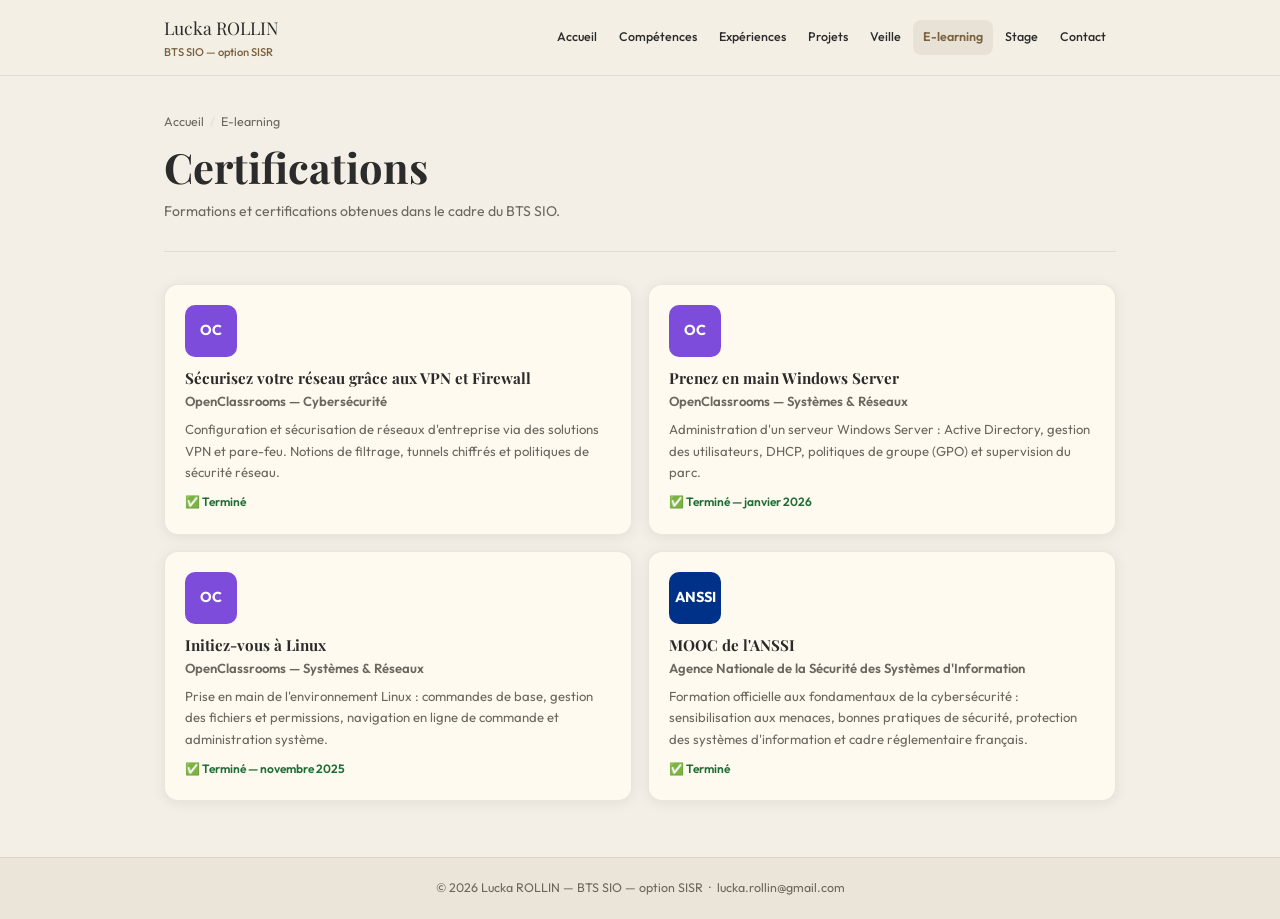
==== vues/certifications.html @ 6b5ddc75 "Update certifications.html" ====
<!DOCTYPE html>
<html lang="fr">
<head>
  <meta charset="UTF-8" />
  <meta name="viewport" content="width=device-width, initial-scale=1" />
  <title>Lucka ROLLIN — Certifications</title>
  <link rel="preconnect" href="https://fonts.googleapis.com" />
  <link rel="preconnect" href="https://fonts.gstatic.com" crossorigin />
  <link href="https://fonts.googleapis.com/css2?family=Playfair+Display:ital,wght@0,400;0,700;1,400&family=Outfit:wght@300;400;500;600&display=swap" rel="stylesheet" />
  <link rel="stylesheet" href="../assets/css/style.css" />
</head>
<body>

<header class="hd">
  <div class="hd-i">
    <a href="../index.html" class="logo">
      <span class="logo-n">Lucka ROLLIN</span>
      <span class="logo-s">BTS SIO — option SISR</span>
    </a>
    <button class="nav-toggle" aria-label="Menu" onclick="this.nextElementSibling.classList.toggle('open')">
      <span></span><span></span><span></span>
    </button>
    <nav class="hnav">
      <a href="../index.html">Accueil</a>
      <a href="competences.html">Compétences</a>
      <a href="experiences.html">Expériences</a>
      <a href="projets.html">Projets</a>
      <a href="veille.html">Veille</a>
      <a href="certifications.html" class="on">E-learning</a>
      <a href="stage_radiall.html">Stage</a>
      <a href="contact.html">Contact</a>
    </nav>
  </div>
</header>

<div id="app">

<div class="page-header">
  <p class="breadcrumb"><a href="../index.html">Accueil</a> <span class="sep">/</span> E-learning</p>
  <h1 class="page-title">Certifications</h1>
  <p class="page-sub">Formations et certifications obtenues dans le cadre du BTS SIO.</p>
</div>

<div class="cert-grid">

  <!-- OpenClassrooms — Sécurisez votre réseau -->
  <div class="cert-card">
    <div class="cert-logo oc">OC</div>
    <div class="cert-info">
      <h3>Sécurisez votre réseau grâce aux VPN et Firewall</h3>
      <p class="cert-platform">OpenClassrooms — Cybersécurité</p>
      <p>Configuration et sécurisation de réseaux d'entreprise via des solutions VPN et pare-feu. Notions de filtrage, tunnels chiffrés et politiques de sécurité réseau.</p>
      <span class="cert-status termine">✅ Terminé</span>
    </div>
  </div>

  <!-- OpenClassrooms — Windows Server -->
  <div class="cert-card">
    <div class="cert-logo oc">OC</div>
    <div class="cert-info">
      <h3>Prenez en main Windows Server</h3>
      <p class="cert-platform">OpenClassrooms — Systèmes &amp; Réseaux</p>
      <p>Administration d'un serveur Windows Server : Active Directory, gestion des utilisateurs, DHCP, politiques de groupe (GPO) et supervision du parc.</p>
      <span class="cert-status termine">✅ Terminé — janvier 2026</span>
    </div>
  </div>

  <!-- OpenClassrooms — Linux -->
  <div class="cert-card">
    <div class="cert-logo oc">OC</div>
    <div class="cert-info">
      <h3>Initiez-vous à Linux</h3>
      <p class="cert-platform">OpenClassrooms — Systèmes &amp; Réseaux</p>
      <p>Prise en main de l'environnement Linux : commandes de base, gestion des fichiers et permissions, navigation en ligne de commande et administration système.</p>
      <span class="cert-status termine">✅ Terminé — novembre 2025</span>
    </div>
  </div>

  <!-- MOOC ANSSI -->
  <div class="cert-card">
    <div class="cert-logo anssi">ANSSI</div>
    <div class="cert-info">
      <h3>MOOC de l'ANSSI</h3>
      <p class="cert-platform">Agence Nationale de la Sécurité des Systèmes d'Information</p>
      <p>Formation officielle aux fondamentaux de la cybersécurité : sensibilisation aux menaces, bonnes pratiques de sécurité, protection des systèmes d'information et cadre réglementaire français.</p>
      <span class="cert-status termine">✅ Terminé</span>
    </div>
  </div>

</div>

</div>

<footer class="ft">
  <p>© <span id="year"></span> Lucka ROLLIN — BTS SIO — option SISR &nbsp;·&nbsp; <a href="mailto:lucka.rollin@gmail.com">lucka.rollin@gmail.com</a></p>
</footer>
<script>
  document.getElementById('year').textContent = new Date().getFullYear();
  document.querySelectorAll('.hnav a').forEach(a => a.addEventListener('click', () => document.querySelector('.hnav').classList.remove('open')));
</script>
</body>
</html>
---- assets/css/style.css ----
@import url('https://fonts.googleapis.com/css2?family=Playfair+Display:ital,wght@0,400;0,700;1,400&family=Outfit:wght@300;400;500;600&display=swap');

/* ── RESET & VARIABLES ── */
*, *::before, *::after { box-sizing: border-box; margin: 0; padding: 0; }
html { scroll-behavior: smooth; }

:root {
  --bg:   #f3efe6;
  --bg2:  #ebe5d9;
  --card: #fffaf0;
  --p:    #8b6f47;
  --pd:   #7a603b;
  --pl:   rgba(139,111,71,.10);
  --bd:   rgba(0,0,0,.08);
  --mu:   #6b665e;
  --sh:   0 2px 14px rgba(0,0,0,.07);
  --r:    14px;
  --rs:   8px;
}

body {
  font-family: 'Outfit', system-ui, sans-serif;
  background: var(--bg);
  color: #2b2b2b;
  font-size: 15px;
  line-height: 1.65;
  min-height: 100vh;
}

h1, h2, h3 { font-family: 'Playfair Display', serif; line-height: 1.2; }
a { color: var(--p); text-decoration: none; }
a:hover { color: var(--pd); }
img { max-width: 100%; display: block; }

/* ── HEADER ── */
.hd {
  background: rgba(243,239,230,.93);
  backdrop-filter: saturate(1.3) blur(10px);
  border-bottom: 1px solid var(--bd);
  position: sticky; top: 0; z-index: 50;
}
.hd-i {
  max-width: 1000px; margin: 0 auto;
  padding: 13px 24px;
  display: flex; align-items: center; justify-content: space-between; gap: 16px;
}
.logo { display: flex; flex-direction: column; gap: 1px; text-decoration: none; }
.logo-n { font-family: 'Playfair Display', serif; font-size: 1.1rem; color: #2b2b2b; }
.logo-s { font-size: .7rem; color: var(--pd); font-weight: 500; }

.hnav { display: flex; gap: 2px; flex-wrap: wrap; }
.hnav a {
  color: #2b2b2b; text-decoration: none;
  padding: 7px 10px; border-radius: var(--rs);
  font-size: .78rem; font-weight: 500; transition: background .15s;
}
.hnav a:hover { background: var(--pl); color: var(--pd); }
.hnav a.on    { background: var(--pl); color: var(--pd); font-weight: 600; }

.nav-toggle { display: none; flex-direction: column; gap: 5px; background: none; border: none; cursor: pointer; padding: 8px; }
.nav-toggle span { display: block; width: 22px; height: 2px; background: #2b2b2b; border-radius: 2px; }

/* ── MAIN ── */
#app { max-width: 1000px; margin: 0 auto; padding: 0 24px 56px; }

/* ── HERO ── */
.hero { padding: 56px 0 40px; border-bottom: 1px solid var(--bd); }
.hero-tag { font-size: .72rem; font-weight: 600; color: var(--p); letter-spacing: .6px; text-transform: uppercase; margin-bottom: 12px; }
.hero-name { font-size: clamp(2.4rem, 5vw, 3.4rem); margin-bottom: 8px; }
.hero-name em { font-style: italic; color: var(--p); }
.hero-form { font-size: .95rem; color: var(--pd); font-weight: 500; margin-bottom: 14px; }
.hero-desc { color: var(--mu); max-width: 560px; margin-bottom: 30px; font-size: .9rem; }
.hero-btns { display: flex; flex-wrap: wrap; gap: 10px; margin-bottom: 24px; }

/* ── BUTTONS ── */
.btn {
  display: inline-block; background: var(--p); color: #fff;
  border: 1.5px solid transparent; padding: 10px 20px;
  border-radius: var(--rs); font-family: 'Outfit', sans-serif;
  font-weight: 600; font-size: .85rem; cursor: pointer;
  transition: background .15s, transform .1s; text-decoration: none;
}
.btn:hover { background: var(--pd); color: #fff; transform: translateY(-1px); }
.btn.g { background: transparent; color: var(--p); border-color: var(--p); }
.btn.g:hover { background: var(--pl); color: var(--pd); transform: translateY(-1px); }

/* ── PILLS / TAGS ── */
.pills { display: flex; flex-wrap: wrap; gap: 8px; list-style: none; }
.pills li { background: var(--card); border: 1px solid var(--bd); padding: 5px 14px; border-radius: 999px; font-size: .8rem; box-shadow: var(--sh); }
.tags { display: flex; flex-wrap: wrap; gap: 5px; }
.tag { background: var(--bg2); border: 1px solid var(--bd); padding: 2px 9px; border-radius: 999px; font-size: .72rem; font-weight: 500; }

/* ── BTS SECTION ── */
.bts-section { padding: 40px 0; border-bottom: 1px solid var(--bd); }
.bts-card {
  background: var(--card); border: 1px solid var(--bd);
  border-radius: var(--r); padding: 32px; box-shadow: var(--sh);
  display: grid; grid-template-columns: 1fr 1fr; gap: 32px;
}
.bts-badge {
  display: inline-block; background: var(--p); color: #fff;
  font-size: .7rem; font-weight: 600; padding: 3px 10px;
  border-radius: 999px; margin-bottom: 12px; letter-spacing: .5px;
}
.bts-left h2 { font-size: 1.6rem; margin-bottom: 14px; }
.bts-left h2 em { font-style: italic; color: var(--p); }
.bts-left p { font-size: .88rem; color: var(--mu); line-height: 1.7; }
.bts-right { display: grid; grid-template-columns: 1fr 1fr; gap: 14px; }

.option-card {
  background: var(--bg2); border: 2px solid var(--bd);
  border-radius: var(--r); padding: 16px;
}
.option-card.active { border-color: var(--p); background: var(--card); }
.opt-label { font-size: .65rem; font-weight: 600; color: var(--p); text-transform: uppercase; letter-spacing: .5px; display: block; margin-bottom: 6px; }
.option-card h3 { font-size: 1.1rem; margin-bottom: 4px; }
.option-card p { font-size: .75rem; color: var(--mu); margin-bottom: 10px; }
.option-card.muted h3 { color: var(--mu); }
.opt-list { list-style: none; display: flex; flex-direction: column; gap: 4px; }
.opt-list li { font-size: .75rem; color: var(--mu); padding-left: 12px; position: relative; }
.opt-list li::before { content: '—'; position: absolute; left: 0; color: var(--p); font-size: .7rem; }

/* ── HOME GRID ── */
.home-grid { display: grid; grid-template-columns: repeat(3, 1fr); gap: 16px; padding: 40px 0; }
.home-card {
  background: var(--card); border: 1px solid var(--bd); border-radius: var(--r);
  padding: 24px; box-shadow: var(--sh); display: flex; flex-direction: column;
  gap: 10px; position: relative; overflow: hidden; text-decoration: none;
  color: #2b2b2b; transition: box-shadow .2s, transform .2s;
}
.home-card::after { content: '→'; position: absolute; bottom: 20px; right: 22px; font-size: 1.2rem; color: var(--p); opacity: .45; transition: opacity .2s, transform .2s; }
.home-card:hover { box-shadow: 0 8px 28px rgba(0,0,0,.11); transform: translateY(-2px); color: #2b2b2b; }
.home-card:hover::after { opacity: 1; transform: translateX(3px); }
.home-card-ico { font-size: 1.6rem; margin-bottom: 2px; }
.home-card h3 { font-size: 1.05rem; }
.home-card p { font-size: .85rem; color: var(--mu); }

/* ── PAGE HEADER ── */
.page-header { padding: 36px 0 28px; border-bottom: 1px solid var(--bd); margin-bottom: 32px; }
.breadcrumb { font-size: .78rem; color: var(--mu); margin-bottom: 10px; display: flex; align-items: center; gap: 6px; }
.breadcrumb a { color: var(--mu); }
.breadcrumb a:hover { color: var(--p); }
.breadcrumb .sep { color: var(--bd); }
.page-title { font-size: clamp(1.8rem, 4vw, 2.6rem); }
.page-sub { color: var(--mu); font-size: .88rem; margin-top: 8px; }

/* ── SECTION TITLE ── */
.st { font-size: 1.5rem; margin-bottom: 16px; position: relative; padding-bottom: 8px; }
.st::after { content: ''; position: absolute; bottom: 0; left: 0; width: 32px; height: 3px; background: var(--p); border-radius: 2px; }
.sec-gap { margin-top: 40px; }
.section-intro { color: var(--mu); font-size: .85rem; margin-bottom: 16px; }

/* ── TABLEAU COMPÉTENCES ── */
.table-wrap { overflow-x: auto; margin-bottom: 8px; }
.comp-table { width: 100%; border-collapse: collapse; font-size: .85rem; }
.comp-table th {
  background: var(--p); color: #fff; padding: 12px 16px;
  text-align: left; font-family: 'Outfit', sans-serif; font-weight: 600; font-size: .8rem;
}
.comp-table th:first-child { border-radius: var(--rs) 0 0 0; }
.comp-table th:last-child  { border-radius: 0 var(--rs) 0 0; }
.comp-table td { padding: 11px 16px; border-bottom: 1px solid var(--bd); background: var(--card); }
.comp-table tr:last-child td { border-bottom: none; }
.comp-table tr:hover td { background: var(--bg2); }

.niveau {
  display: inline-block; padding: 2px 10px; border-radius: 999px;
  font-size: .72rem; font-weight: 600;
}
.niveau.avance      { background: #d4edda; color: #1e6e33; }
.niveau.intermediaire { background: #fff3cd; color: #856404; }
.niveau.debutant    { background: #f0e0d0; color: #7a4020; }

/* ── COMPÉTENCES CARDS ── */
.skills-g { display: grid; grid-template-columns: repeat(4, 1fr); gap: 14px; }
.sk { background: var(--card); border: 1px solid var(--bd); border-radius: var(--r); padding: 16px; box-shadow: var(--sh); animation: fadeUp .4s ease both; }
.sk h3 { font-size: .88rem; color: var(--pd); margin-bottom: 4px; }
.sk p  { font-size: .78rem; color: var(--mu); }
.soft-wrap { margin-top: 28px; }
.soft-t { font-size: .8rem; color: var(--mu); font-weight: 500; text-transform: uppercase; letter-spacing: .4px; margin-bottom: 10px; }

/* ── TIMELINE ── */
.tl { display: flex; flex-direction: column; }
.ti { display: flex; gap: 18px; padding: 20px 0; border-bottom: 1px dashed var(--bd); }
.ti:last-child { border-bottom: none; }
.ti-dot { width: 10px; height: 10px; background: var(--p); border-radius: 50%; flex-shrink: 0; margin-top: 6px; }
.ti-c { flex: 1; }
.ti-row { display: flex; justify-content: space-between; align-items: baseline; gap: 12px; margin-bottom: 3px; }
.ti-c h3 { font-size: .95rem; }
.time  { color: var(--mu); font-size: .8rem; white-space: nowrap; }
.place { color: var(--mu); font-size: .82rem; margin-bottom: 4px; }
.ti-c p { font-size: .85rem; }

/* ── FORMATIONS ── */
.edu-l { list-style: none; display: flex; flex-direction: column; gap: 10px; }
.ei { background: var(--card); border: 1px solid var(--bd); border-radius: var(--r); padding: 16px 20px; box-shadow: var(--sh); display: flex; justify-content: space-between; align-items: flex-start; gap: 14px; }
.ei strong { display: block; font-size: .9rem; margin-bottom: 2px; }
.ei .mu { color: var(--mu); font-size: .8rem; }

/* ── PROJETS (nouvelle version) ── */
.projet-card {
  background: var(--card); border: 1px solid var(--bd);
  border-radius: var(--r); padding: 24px; box-shadow: var(--sh);
  margin-bottom: 20px; transition: box-shadow .2s;
}
.projet-card:hover { box-shadow: 0 6px 22px rgba(0,0,0,.10); }
.projet-card.locked { opacity: .6; border-style: dashed; }
.projet-head { display: flex; justify-content: space-between; align-items: flex-start; gap: 16px; margin-bottom: 20px; flex-wrap: wrap; }
.projet-head h3 { font-size: 1.15rem; margin-bottom: 4px; }
.projet-context { font-size: .78rem; color: var(--mu); }

.projet-grid { display: grid; grid-template-columns: repeat(2, 1fr); gap: 14px; margin-bottom: 16px; }
.projet-bloc { background: var(--bg2); border-radius: var(--rs); padding: 14px; }
.bloc-label { font-size: .72rem; font-weight: 600; color: var(--p); text-transform: uppercase; letter-spacing: .4px; display: block; margin-bottom: 6px; }
.projet-bloc p { font-size: .83rem; color: var(--mu); }
.projet-footer { border-top: 1px solid var(--bd); padding-top: 12px; }

/* ── MODE TOGGLE ── */
.mode-t { display: flex; align-items: center; gap: 8px; margin-bottom: 18px; font-size: .82rem; color: var(--mu); }
.bmode { background: var(--card); border: 1.5px solid var(--bd); padding: 5px 14px; border-radius: 999px; font-size: .78rem; font-weight: 500; cursor: pointer; color: var(--mu); transition: all .15s; }
.bmode:hover { color: var(--pd); border-color: var(--p); }
.bmode.on { background: var(--p); color: #fff; border-color: var(--p); }
.notice { background: var(--bg2); border: 1px solid var(--bd); border-radius: var(--rs); padding: 8px 14px; font-size: .82rem; color: var(--mu); margin-bottom: 16px; }
.notice.pro { background: #eef8ee; border-color: #b5ddb5; color: #2e6e2e; }
.badge { display: inline-block; background: #f3e8d5; color: #8b6f47; font-size: .7rem; font-weight: 600; padding: 2px 9px; border-radius: 999px; }
.pl { color: var(--p); font-size: .82rem; font-weight: 600; text-decoration: none; }
.pl:hover { text-decoration: underline; }

/* ── VEILLE ── */
.veille-hero { margin-bottom: 32px; }
.veille-topic { background: var(--card); border: 1px solid var(--bd); border-left: 4px solid var(--p); border-radius: var(--r); padding: 24px 28px; box-shadow: var(--sh); }
.veille-topic h2 { font-size: 1.4rem; margin: 10px 0 8px; }
.veille-topic p  { color: var(--mu); font-size: .88rem; }

.tools-grid { display: grid; grid-template-columns: repeat(3, 1fr); gap: 14px; margin-bottom: 8px; }
.tool-card { background: var(--card); border: 1px solid var(--bd); border-radius: var(--r); padding: 18px; box-shadow: var(--sh); }
.tool-ico { font-size: 1.5rem; display: block; margin-bottom: 8px; }
.tool-card h3 { font-size: .95rem; margin-bottom: 6px; }
.tool-card p  { font-size: .82rem; color: var(--mu); }

.articles-list { display: flex; flex-direction: column; gap: 14px; margin-bottom: 24px; }
.article-card { background: var(--card); border: 1px solid var(--bd); border-radius: var(--r); padding: 18px 20px; box-shadow: var(--sh); }
.article-date { font-size: .72rem; color: var(--mu); font-weight: 500; }
.article-card h3 { font-size: .95rem; margin: 6px 0 6px; }
.article-card p  { font-size: .83rem; color: var(--mu); margin-bottom: 10px; }

.impact-box { background: #f5ede0; border: 1px solid #d4b896; border-radius: var(--r); padding: 20px 24px; }
.impact-box h3 { font-size: 1rem; margin-bottom: 8px; }
.impact-box p  { font-size: .85rem; color: var(--mu); }

/* ── CERTIFICATIONS ── */
.cert-grid { display: grid; grid-template-columns: repeat(2, 1fr); gap: 16px; }
.cert-card { background: var(--card); border: 1px solid var(--bd); border-radius: var(--r); padding: 20px; box-shadow: var(--sh); display: flex; flex-direction: column; gap: 12px; }
.cert-logo { width: 52px; height: 52px; border-radius: 10px; display: flex; align-items: center; justify-content: center; font-weight: 700; font-size: .9rem; color: #fff; flex-shrink: 0; }
.cert-logo.cisco { background: #1ba0d7; }
.cert-logo.oc    { background: #7d4cdb; }
.cert-logo.fun   { background: #e55c2f; }
.cert-logo.ms    { background: #00a1f1; }
.cert-info h3 { font-size: .95rem; margin-bottom: 4px; }
.cert-platform { font-size: .75rem; color: var(--p); font-weight: 600; margin-bottom: 6px; }
.cert-info p  { font-size: .82rem; color: var(--mu); }
.cert-date { font-size: .72rem; color: var(--mu); display: inline-block; margin-top: 4px; }

/* ── CONTACT ── */
.contact-wrap { display: grid; grid-template-columns: 260px 1fr; gap: 24px; align-items: start; }
.ccard { background: var(--card); border: 1px solid var(--bd); border-radius: var(--r); padding: 22px; box-shadow: var(--sh); }
.ccard h3 { font-size: 1.1rem; margin-bottom: 16px; }
.ci-l { list-style: none; display: flex; flex-direction: column; gap: 11px; }
.ci-l li { display: flex; align-items: center; gap: 8px; font-size: .85rem; }
.ci-l a { color: #2b2b2b; }
.ci-l a:hover { color: var(--p); }
.ico { font-size: 13px; width: 18px; text-align: center; }
hr.dv { border: none; border-top: 1px solid var(--bd); margin: 14px 0; }
.avail { font-size: .78rem; color: var(--mu); }
.fcard { background: var(--card); border: 1px solid var(--bd); border-radius: var(--r); padding: 22px; box-shadow: var(--sh); }
.fl { display: grid; gap: 5px; margin-bottom: 12px; font-size: .8rem; font-weight: 500; }
.fi { width: 100%; padding: 9px 12px; border: 1.5px solid var(--bd); border-radius: var(--rs); background: #fff; font: inherit; font-size: .85rem; color: #2b2b2b; transition: border-color .15s; }
.fi:focus { outline: none; border-color: var(--p); box-shadow: 0 0 0 3px rgba(139,111,71,.10); }
textarea.fi { resize: vertical; min-height: 110px; }
.erreurs { list-style: none; background: #fff3f0; border: 1px solid #f5c6bc; border-radius: var(--rs); padding: 12px 16px; margin-bottom: 16px; font-size: .85rem; color: #b03a2e; display: flex; flex-direction: column; gap: 4px; }
.confirm { text-align: center; padding: 36px 24px; }
.confirm .ck { font-size: 2rem; margin-bottom: 10px; }
.confirm h2 { font-size: 1.5rem; margin-bottom: 8px; }
.confirm p  { color: var(--mu); font-size: .85rem; margin-bottom: 18px; }

/* ── FOOTER ── */
.ft { background: var(--bg2); border-top: 1px solid var(--bd); padding: 20px 24px; text-align: center; color: var(--mu); font-size: .78rem; }
.ft a { color: var(--mu); }
.ft a:hover { color: var(--p); }

/* ── ANIMATION ── */
@keyframes fadeUp {
  from { opacity: 0; transform: translateY(14px); }
  to   { opacity: 1; transform: translateY(0); }
}

/* ── RESPONSIVE ── */
@media (max-width: 900px) {
  .home-grid   { grid-template-columns: repeat(2, 1fr); }
  .bts-card    { grid-template-columns: 1fr; }
  .bts-right   { grid-template-columns: repeat(2, 1fr); }
  .skills-g    { grid-template-columns: repeat(2, 1fr); }
  .cert-grid   { grid-template-columns: 1fr; }
  .contact-wrap { grid-template-columns: 1fr; }
  .tools-grid  { grid-template-columns: 1fr; }
}

@media (max-width: 700px) {
  .nav-toggle { display: flex; }
  .hnav { display: none; position: absolute; top: 100%; left: 0; right: 0; background: rgba(243,239,230,.97); border-bottom: 1px solid var(--bd); padding: 10px 20px 14px; flex-direction: column; gap: 2px; }
  .hnav.open { display: flex; }

  .home-grid   { grid-template-columns: 1fr; }
  .bts-right   { grid-template-columns: 1fr; }
  .skills-g    { grid-template-columns: repeat(2, 1fr); }
  .projet-grid { grid-template-columns: 1fr; }
  .ei          { flex-direction: column; gap: 6px; }
  .ti-row      { flex-direction: column; gap: 2px; }
  .hero-btns   { flex-direction: column; }
  .projet-head { flex-direction: column; }
}

@media (max-width: 480px) {
  #app { padding: 0 16px 40px; }
  .hero { padding: 40px 0 32px; }
  .skills-g { grid-template-columns: 1fr; }
}

/* ── VEILLE FILTRES ── */
.veille-filters {
  display: flex; flex-wrap: wrap; gap: 8px; margin-bottom: 20px;
}
.vfilter {
  background: var(--card); border: 1.5px solid var(--bd);
  padding: 6px 16px; border-radius: 999px; font-size: .78rem;
  font-weight: 500; cursor: pointer; color: var(--mu);
  font-family: 'Outfit', sans-serif; transition: all .15s;
}
.vfilter:hover { color: var(--pd); border-color: var(--p); }
.vfilter.on { background: var(--p); color: #fff; border-color: var(--p); }

/* ── ARTICLE CARD améliorée ── */
.article-card {
  background: var(--card); border: 1px solid var(--bd);
  border-radius: var(--r); padding: 20px 22px; box-shadow: var(--sh);
}
.article-meta {
  display: flex; align-items: center; gap: 12px;
  flex-wrap: wrap; margin-bottom: 8px;
}
.article-date { font-size: .72rem; color: var(--mu); font-weight: 500; }
.article-card h3 { font-size: 1rem; margin-bottom: 8px; }
.article-card > p { font-size: .84rem; color: var(--mu); margin-bottom: 12px; line-height: 1.65; }

.article-impact {
  background: #f5ede0; border-left: 3px solid var(--p);
  border-radius: 0 var(--rs) var(--rs) 0;
  padding: 10px 14px; margin-bottom: 12px;
}
.impact-label {
  font-size: .72rem; font-weight: 600; color: var(--p);
  text-transform: uppercase; letter-spacing: .4px;
  display: block; margin-bottom: 4px;
}
.article-impact p { font-size: .82rem; color: #5a3e25; }
.cert-logo.anssi { background: #003189; }
.cert-status { font-size: .75rem; font-weight: 600; display: inline-block; margin-top: 8px; }
.cert-status.termine { color: #1e6e33; }
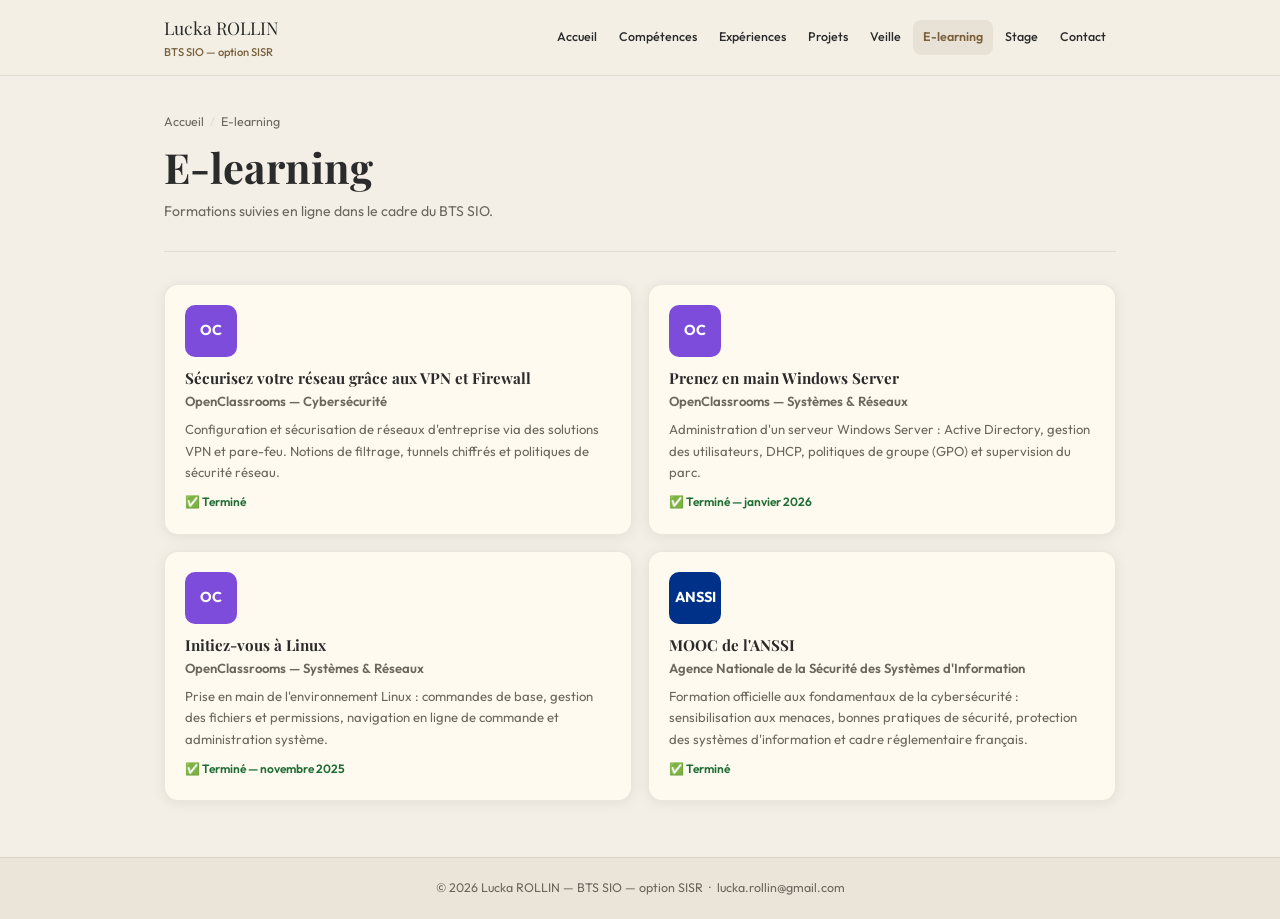
==== commit 677039c7: "Update certifications.html" ====
--- a/vues/certifications.html
+++ b/vues/certifications.html
@@ -37,8 +37,8 @@
 
 <div class="page-header">
   <p class="breadcrumb"><a href="../index.html">Accueil</a> <span class="sep">/</span> E-learning</p>
-  <h1 class="page-title">Certifications</h1>
-  <p class="page-sub">Formations et certifications obtenues dans le cadre du BTS SIO.</p>
+  <h1 class="page-title">E-learning</h1>
+  <p class="page-sub">Formations suivies en ligne dans le cadre du BTS SIO.</p>
 </div>
 
 <div class="cert-grid">
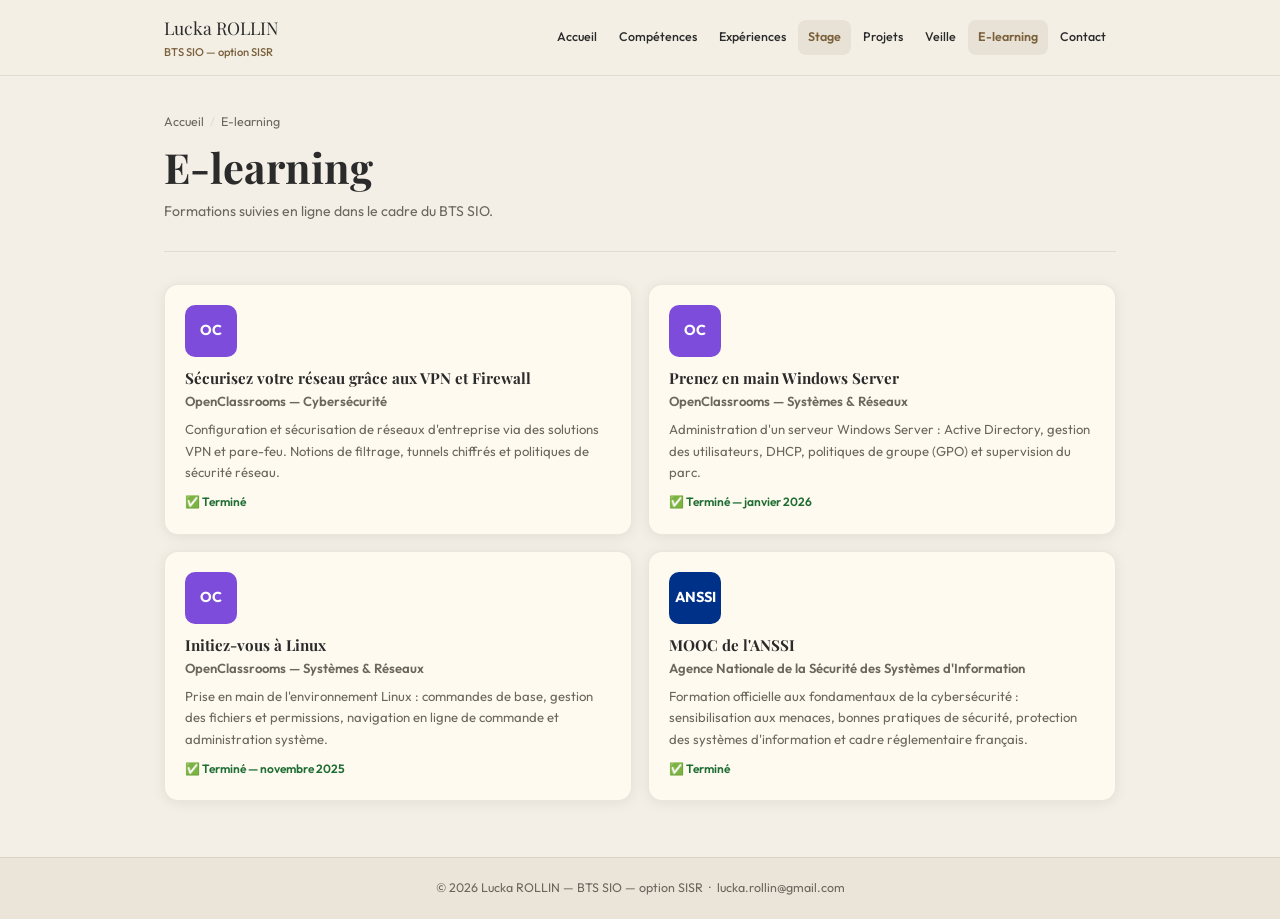
==== commit 3765a182: "Update certifications.html" ====
--- a/vues/certifications.html
+++ b/vues/certifications.html
@@ -24,10 +24,10 @@
       <a href="../index.html">Accueil</a>
       <a href="competences.html">Compétences</a>
       <a href="experiences.html">Expériences</a>
+      <a href="stage_radiall.html" class="on">Stage</a>
       <a href="projets.html">Projets</a>
       <a href="veille.html">Veille</a>
       <a href="certifications.html" class="on">E-learning</a>
-      <a href="stage_radiall.html">Stage</a>
       <a href="contact.html">Contact</a>
     </nav>
   </div>
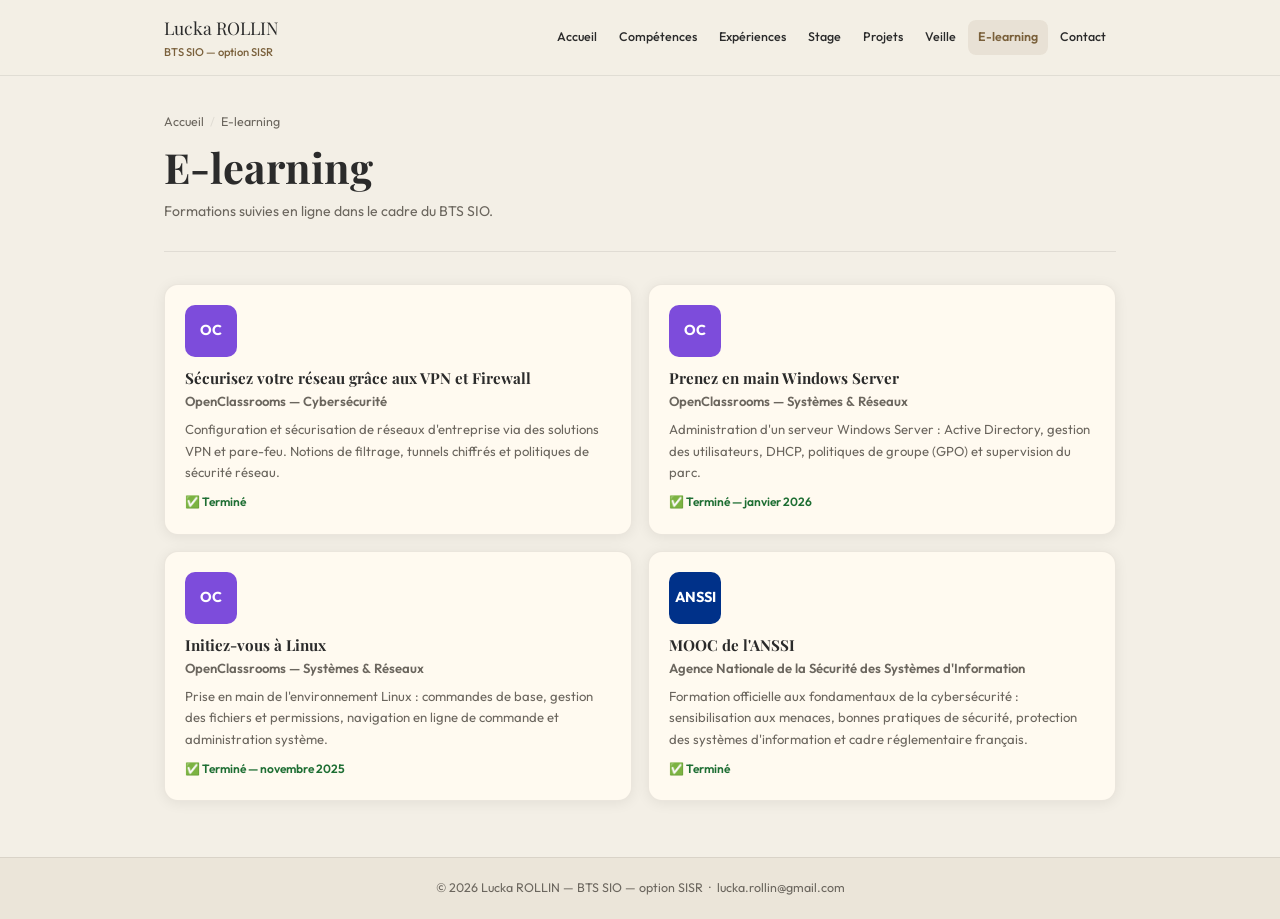
==== commit 6de7db19: "Update certifications.html" ====
--- a/vues/certifications.html
+++ b/vues/certifications.html
@@ -24,7 +24,7 @@
       <a href="../index.html">Accueil</a>
       <a href="competences.html">Compétences</a>
       <a href="experiences.html">Expériences</a>
-      <a href="stage_radiall.html" class="on">Stage</a>
+      <a href="stage_radiall.html">Stage</a>
       <a href="projets.html">Projets</a>
       <a href="veille.html">Veille</a>
       <a href="certifications.html" class="on">E-learning</a>
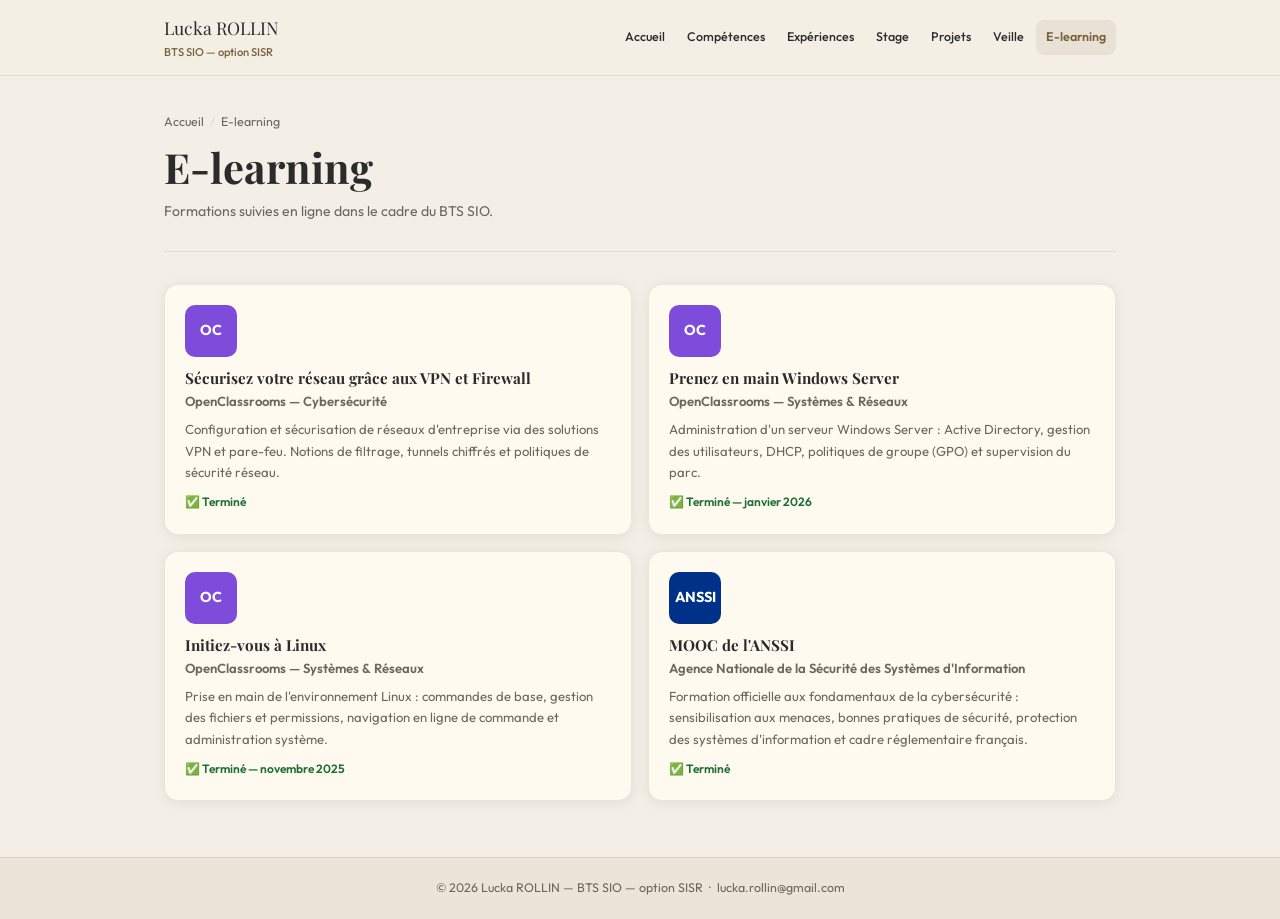
==== commit 79d4826f: "Update certifications.html" ====
--- a/vues/certifications.html
+++ b/vues/certifications.html
@@ -28,7 +28,6 @@
       <a href="projets.html">Projets</a>
       <a href="veille.html">Veille</a>
       <a href="certifications.html" class="on">E-learning</a>
-      <a href="contact.html">Contact</a>
     </nav>
   </div>
 </header>
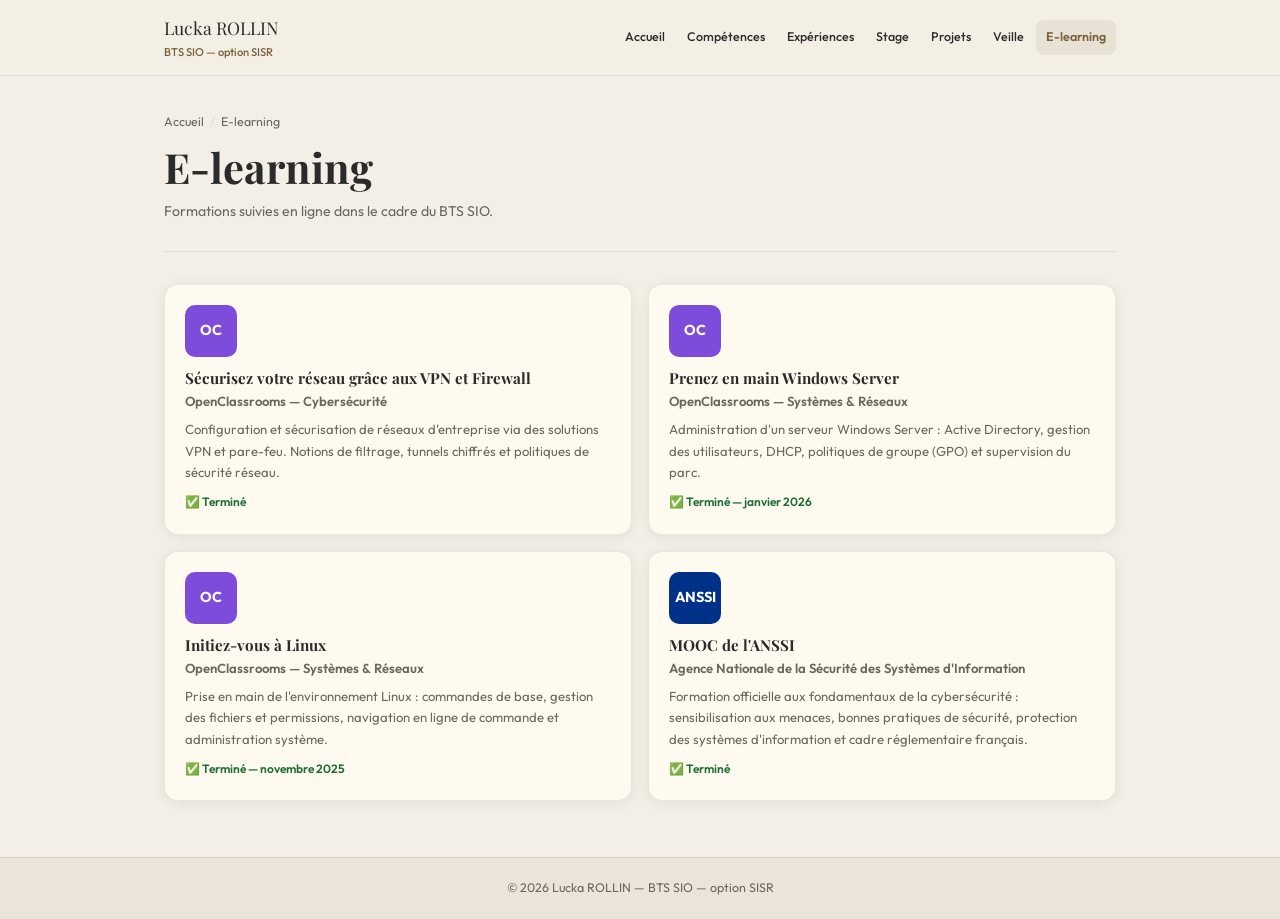
==== commit 7cf38b89: "Update certifications.html" ====
--- a/vues/certifications.html
+++ b/vues/certifications.html
@@ -91,7 +91,7 @@
 </div>
 
 <footer class="ft">
-  <p>© <span id="year"></span> Lucka ROLLIN — BTS SIO — option SISR &nbsp;·&nbsp; <a href="mailto:lucka.rollin@gmail.com">lucka.rollin@gmail.com</a></p>
+  <p>© <span id="year"></span> Lucka ROLLIN — BTS SIO — option SISR</p>
 </footer>
 <script>
   document.getElementById('year').textContent = new Date().getFullYear();
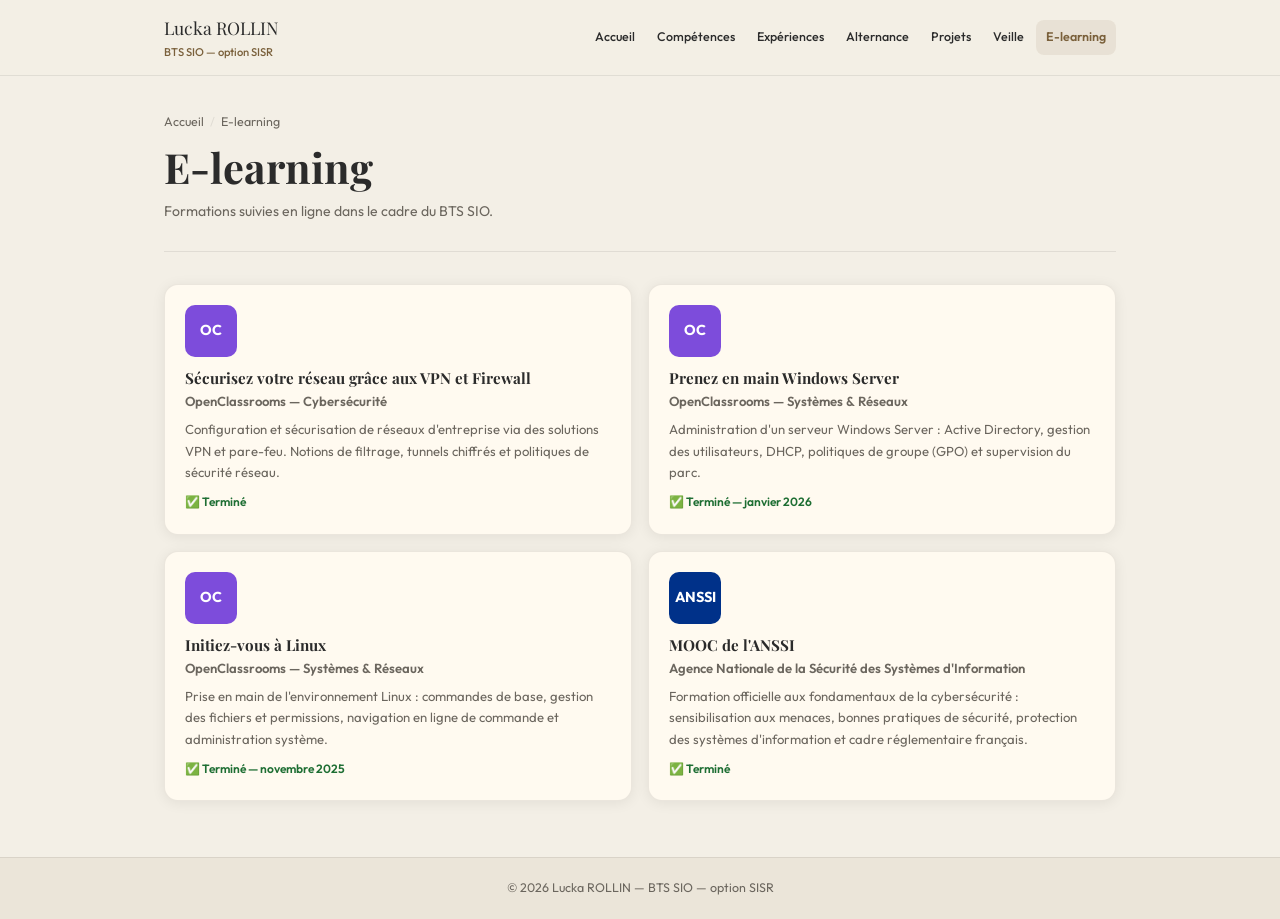
==== commit 883eb0d1: "Update certifications.html" ====
--- a/vues/certifications.html
+++ b/vues/certifications.html
@@ -24,7 +24,7 @@
       <a href="../index.html">Accueil</a>
       <a href="competences.html">Compétences</a>
       <a href="experiences.html">Expériences</a>
-      <a href="stage_radiall.html">Stage</a>
+      <a href="stage_radiall.html">Alternance</a>
       <a href="projets.html">Projets</a>
       <a href="veille.html">Veille</a>
       <a href="certifications.html" class="on">E-learning</a>
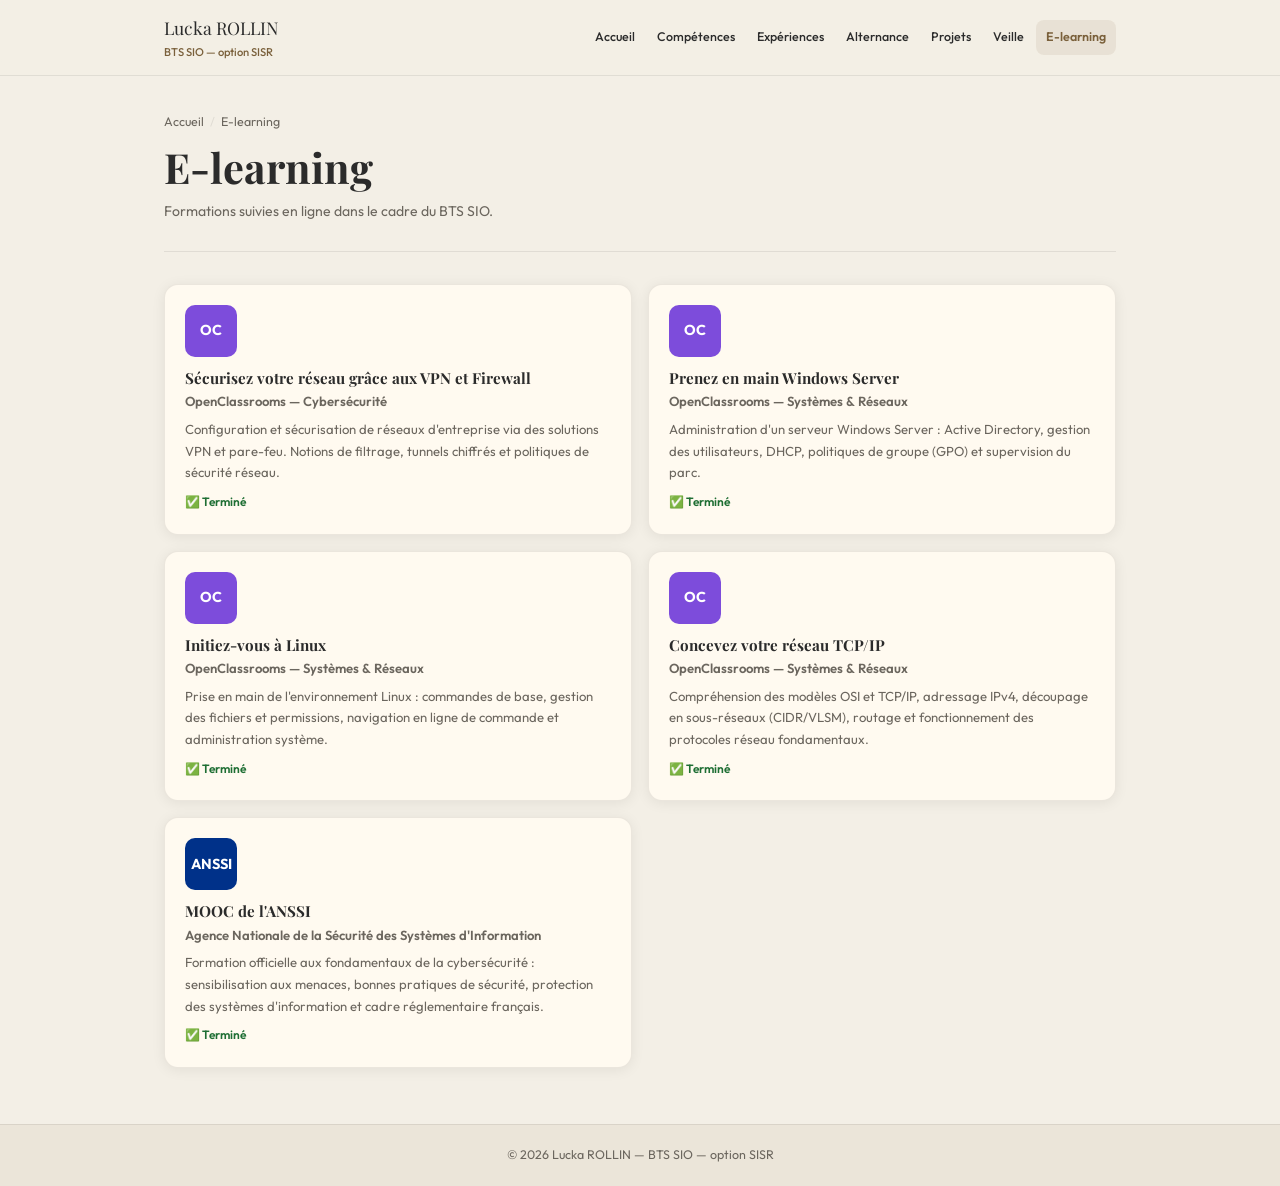
==== commit 828790c8: "Update certifications.html" ====
--- a/vues/certifications.html
+++ b/vues/certifications.html
@@ -60,7 +60,7 @@
       <h3>Prenez en main Windows Server</h3>
       <p class="cert-platform">OpenClassrooms — Systèmes &amp; Réseaux</p>
       <p>Administration d'un serveur Windows Server : Active Directory, gestion des utilisateurs, DHCP, politiques de groupe (GPO) et supervision du parc.</p>
-      <span class="cert-status termine">✅ Terminé — janvier 2026</span>
+      <span class="cert-status termine">✅ Terminé</span>
     </div>
   </div>
 
@@ -71,7 +71,18 @@
       <h3>Initiez-vous à Linux</h3>
       <p class="cert-platform">OpenClassrooms — Systèmes &amp; Réseaux</p>
       <p>Prise en main de l'environnement Linux : commandes de base, gestion des fichiers et permissions, navigation en ligne de commande et administration système.</p>
-      <span class="cert-status termine">✅ Terminé — novembre 2025</span>
+      <span class="cert-status termine">✅ Terminé</span>
+    </div>
+  </div>
+
+  <!-- OpenClassrooms — Réseau TCP/IP -->
+  <div class="cert-card">
+    <div class="cert-logo oc">OC</div>
+    <div class="cert-info">
+      <h3>Concevez votre réseau TCP/IP</h3>
+      <p class="cert-platform">OpenClassrooms — Systèmes &amp; Réseaux</p>
+      <p>Compréhension des modèles OSI et TCP/IP, adressage IPv4, découpage en sous-réseaux (CIDR/VLSM), routage et fonctionnement des protocoles réseau fondamentaux.</p>
+      <span class="cert-status termine">✅ Terminé</span>
     </div>
   </div>
 
